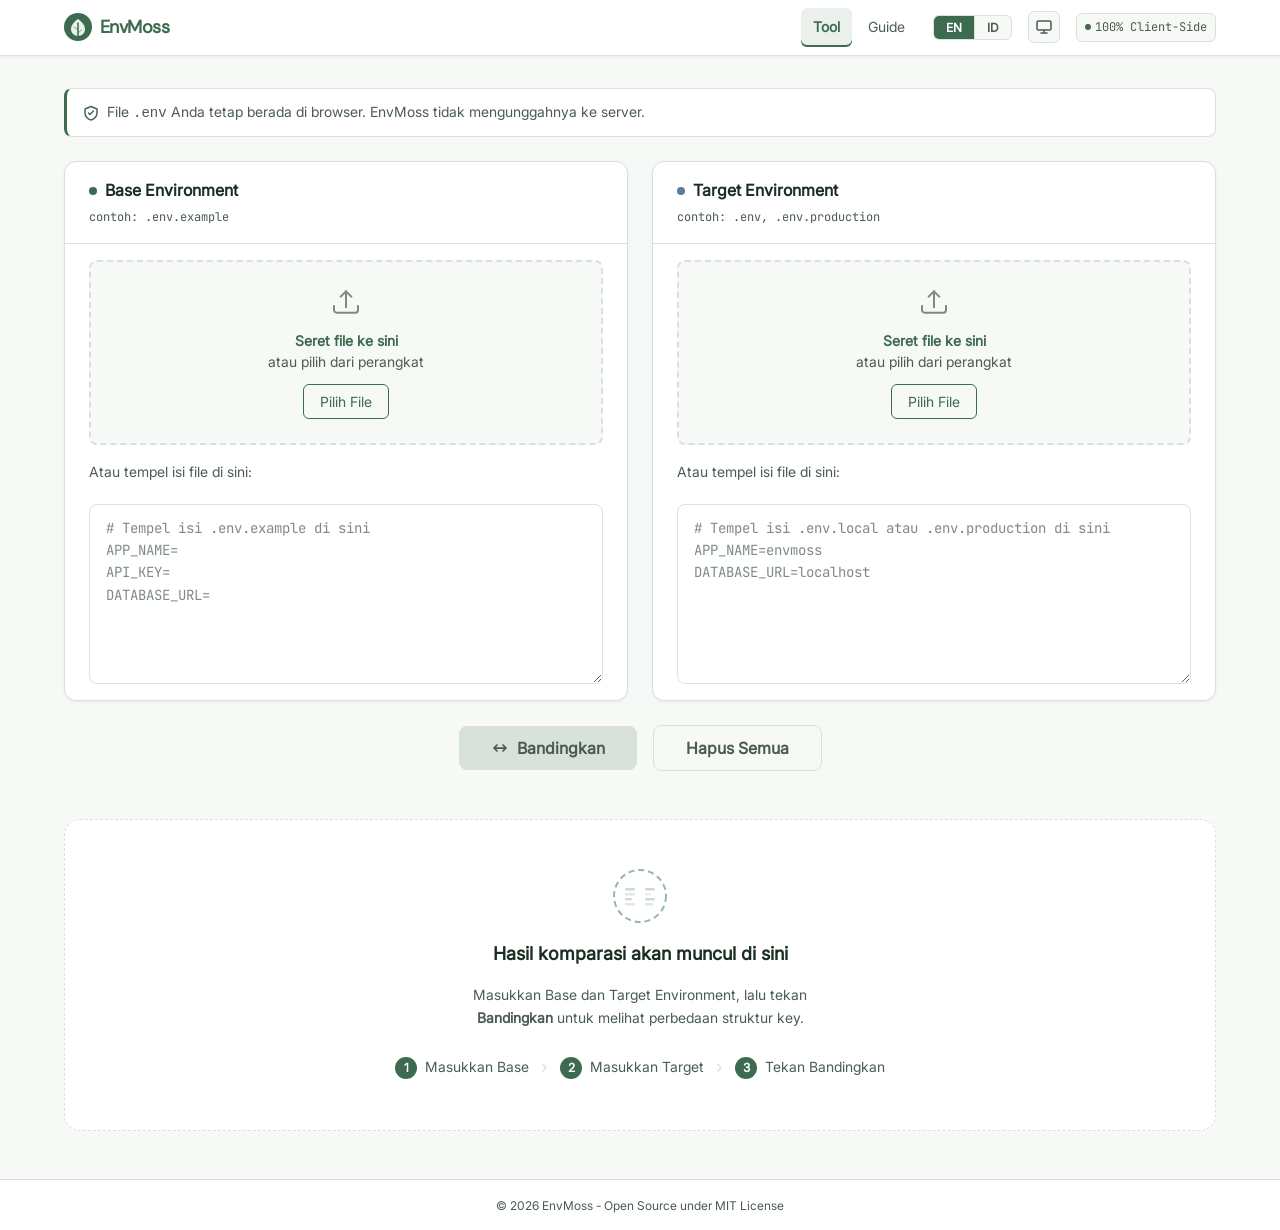
==== app/index.html @ c629887c "feat: add guide page and site behavior scripts - Introduced a new guide page (index.html) with instr" ====
<!DOCTYPE html>
<html lang="id">
<head>
  <meta charset="UTF-8" />
  <meta name="viewport" content="width=device-width, initial-scale=1.0" />

  <!-- Bootstrap preferensi: tema & bahasa — sinkron, blocking, tanpa jaringan.
       Wajib berjalan sebelum stylesheet agar first paint tidak berkedip (FOUC). -->
  <script>
  (function () {
    var root = document.documentElement;

    // --- Tema: envmoss:theme = light | dark | system ---
    var themePref = 'system';
    try {
      var storedTheme = window.localStorage.getItem('envmoss:theme');
      if (storedTheme === 'light' || storedTheme === 'dark' || storedTheme === 'system') {
        themePref = storedTheme;
      }
    } catch (e) { /* storage tidak tersedia — gunakan fallback */ }

    var themeResolved = 'light';
    if (themePref === 'light' || themePref === 'dark') {
      themeResolved = themePref;
    } else {
      try {
        if (window.matchMedia && window.matchMedia('(prefers-color-scheme: dark)').matches) {
          themeResolved = 'dark';
        }
      } catch (e) { /* matchMedia tidak tersedia — fallback light */ }
    }
    root.setAttribute('data-theme', themeResolved);
    root.setAttribute('data-theme-pref', themePref);

    // --- Bahasa: envmoss:language = en | id ---
    var lang = 'en';
    try {
      var storedLang = window.localStorage.getItem('envmoss:language');
      if (storedLang === 'en' || storedLang === 'id') {
        lang = storedLang;
      } else {
        var navLangs = (navigator.languages && navigator.languages.length)
          ? navigator.languages
          : [navigator.language || ''];
        for (var i = 0; i < navLangs.length; i += 1) {
          var candidate = String(navLangs[i] || '').toLowerCase();
          if (candidate.indexOf('id') === 0) { lang = 'id'; break; }
          if (candidate.indexOf('en') === 0) { lang = 'en'; break; }
        }
      }
    } catch (e) { /* storage/navigator tidak tersedia — fallback en */ }
    root.setAttribute('lang', lang);
    root.setAttribute('data-lang', lang);
    root.setAttribute('data-i18n-pending', 'true');
  })();
  </script>

  <!-- Google Search Console Verification -->
  <meta name="google-site-verification" content="UlgjpIQyIHUCMEOR-_iUBL0-BURcA9qFoJw3GOUBwCI" />

  <!-- Primary Meta Tags -->
  <title>EnvMoss — Privacy-First Local .env File Comparison &amp; Merge Tool (Zero-Backend)</title>
  <meta name="title" content="EnvMoss — Privacy-First Local .env File Comparison &amp; Merge Tool (Zero-Backend)" />
  <meta name="description" content="Privacy-first, zero-backend developer utility for local .env file comparison and merge env operations. Compare, validate, and merge environment files securely in your browser without uploading secrets." />
  <meta name="keywords" content="privacy-first, local .env file comparison, merge env, zero-backend, environment variables diff, dotenv comparator, secret security, env validator, developer tools" />
  <meta name="author" content="nyomann-arch" />
  <meta name="robots" content="index, follow" />
  <link rel="canonical" href="https://envmoss.vercel.app/app/" />

  <!-- Open Graph / Facebook -->
  <meta property="og:type" content="website" />
  <meta property="og:url" content="https://envmoss.vercel.app/app/" />
  <meta property="og:title" content="EnvMoss — Privacy-First Local .env File Comparison &amp; Merge Tool" />
  <meta property="og:description" content="Privacy-first, zero-backend developer utility for local .env file comparison and merge env operations. Compare environment variables securely in your browser without uploading secrets." />
  <meta property="og:image" content="https://envmoss.vercel.app/assets/og-image.png" />
  <meta property="og:image:alt" content="EnvMoss — Privacy-First Local .env File Comparison &amp; Merge Tool" />
  <meta property="og:site_name" content="EnvMoss" />

  <!-- Twitter Card -->
  <meta name="twitter:card" content="summary_large_image" />
  <meta name="twitter:url" content="https://envmoss.vercel.app/app/" />
  <meta name="twitter:title" content="EnvMoss — Privacy-First Local .env File Comparison &amp; Merge Tool" />
  <meta name="twitter:description" content="Privacy-first, zero-backend developer utility for local .env file comparison and merge env operations. Compare environment variables securely in your browser without uploading secrets." />
  <meta name="twitter:image" content="https://envmoss.vercel.app/assets/og-image.png" />

  <!-- Stylesheet: fondasi global lalu stylesheet khusus halaman Tool -->
  <link rel="stylesheet" href="../css/styles.css" />
  <link rel="stylesheet" href="../css/tool.css" />
</head>
<body class="page--tool">

  <!-- ==============================
       Navbar global (fixed)
  ============================== -->
  <header class="site-header">
    <nav class="site-navbar" aria-label="Navigasi utama">
      <div class="site-navbar__inner">

        <!-- Brand: mark + wordmark — satu-satunya tautan ke Landing -->
        <a href="../" class="site-brand" aria-label="EnvMoss — ke halaman utama">
          <span class="site-brand__mark" aria-hidden="true">
            <!-- Ikon daun lumut — SVG lokal inline -->
            <svg
              width="28"
              height="28"
              viewBox="0 0 28 28"
              fill="none"
              xmlns="http://www.w3.org/2000/svg"
              aria-hidden="true"
              focusable="false"
            >
              <!-- Lingkaran latar -->
              <circle cx="14" cy="14" r="14" fill="#3D6B4F" />
              <!-- Bentuk daun/tetes — organik, sederhana -->
              <path
                d="M14 6C14 6 7 10.5 7 16C7 19.866 10.134 23 14 23C17.866 23 21 19.866 21 16C21 10.5 14 6 14 6Z"
                fill="#ffffff"
                fill-opacity="0.90"
              />
              <!-- Tulang daun tengah -->
              <line
                x1="14"
                y1="23"
                x2="14"
                y2="10"
                stroke="#3D6B4F"
                stroke-width="1.5"
                stroke-linecap="round"
              />
              <!-- Urat daun kiri -->
              <line
                x1="14"
                y1="17"
                x2="10"
                y2="14"
                stroke="#3D6B4F"
                stroke-width="1"
                stroke-linecap="round"
                stroke-opacity="0.6"
              />
              <!-- Urat daun kanan -->
              <line
                x1="14"
                y1="20"
                x2="17.5"
                y2="17"
                stroke="#3D6B4F"
                stroke-width="1"
                stroke-linecap="round"
                stroke-opacity="0.6"
              />
            </svg>
          </span>
          <span class="site-brand__name">EnvMoss</span>
        </a>

        <!-- Kontrol kanan: navigasi + bahasa + tema + indikator privasi -->
        <div class="site-navbar__controls">

          <ul class="site-nav">
            <li>
              <a class="site-nav__link" href="./" data-nav="tool">Tool</a>
            </li>
            <li>
              <a class="site-nav__link" href="../guide/" data-nav="guide">Guide</a>
            </li>
          </ul>

          <div class="site-lang" role="group" aria-label="Pilih bahasa antarmuka">
            <button
              type="button"
              class="site-lang__btn"
              data-lang-set="en"
              aria-pressed="false"
            >EN</button>
            <button
              type="button"
              class="site-lang__btn"
              data-lang-set="id"
              aria-pressed="true"
            >ID</button>
          </div>

          <button
            type="button"
            class="site-theme"
            id="site-theme-toggle"
            data-state="system"
            aria-label="Ubah tema tampilan"
          >
            <!-- Ikon terang (matahari) -->
            <svg
              class="site-theme__icon site-theme__icon--sun"
              width="18"
              height="18"
              viewBox="0 0 18 18"
              fill="none"
              xmlns="http://www.w3.org/2000/svg"
              aria-hidden="true"
              focusable="false"
            >
              <circle cx="9" cy="9" r="3.5" stroke="currentColor" stroke-width="1.5" />
              <path d="M9 1.5v2M9 14.5v2M1.5 9h2M14.5 9h2M3.4 3.4l1.4 1.4M13.2 13.2l1.4 1.4M14.6 3.4l-1.4 1.4M4.8 13.2l-1.4 1.4" stroke="currentColor" stroke-width="1.5" stroke-linecap="round" />
            </svg>
            <!-- Ikon gelap (bulan) -->
            <svg
              class="site-theme__icon site-theme__icon--moon"
              width="18"
              height="18"
              viewBox="0 0 18 18"
              fill="none"
              xmlns="http://www.w3.org/2000/svg"
              aria-hidden="true"
              focusable="false"
            >
              <path d="M15 10.5A6.5 6.5 0 017.5 3a6.5 6.5 0 107.5 7.5z" stroke="currentColor" stroke-width="1.5" stroke-linejoin="round" />
            </svg>
            <!-- Ikon sistem (monitor) -->
            <svg
              class="site-theme__icon site-theme__icon--system"
              width="18"
              height="18"
              viewBox="0 0 18 18"
              fill="none"
              xmlns="http://www.w3.org/2000/svg"
              aria-hidden="true"
              focusable="false"
            >
              <rect x="2" y="3" width="14" height="9" rx="1.5" stroke="currentColor" stroke-width="1.5" />
              <path d="M6 15h6M9 12v3" stroke="currentColor" stroke-width="1.5" stroke-linecap="round" />
            </svg>
          </button>

          <!-- Indikator privasi ringkas -->
          <span class="site-navbar__indicator" aria-label="Semua pemrosesan dilakukan di browser Anda">
            100% Client-Side
          </span>

        </div>

      </div>
    </nav>
  </header>

  <!-- ==============================
       Main Content
  ============================== -->
  <main class="site-main" id="main-content">

    <!-- Privacy Notice -->
    <aside class="tool-privacy" role="note" aria-label="Informasi privasi">
      <svg
        class="tool-privacy__icon"
        width="16"
        height="16"
        viewBox="0 0 16 16"
        fill="none"
        xmlns="http://www.w3.org/2000/svg"
        aria-hidden="true"
        focusable="false"
      >
        <path
          d="M8 1.5L2 4V8C2 11.314 4.686 14.314 8 15C11.314 14.314 14 11.314 14 8V4L8 1.5Z"
          stroke="currentColor"
          stroke-width="1.5"
          stroke-linejoin="round"
        />
        <path
          d="M5.5 8L7 9.5L10.5 6"
          stroke="currentColor"
          stroke-width="1.5"
          stroke-linecap="round"
          stroke-linejoin="round"
        />
      </svg>
      <span>
        File <code>.env</code> Anda tetap berada di browser.
        EnvMoss tidak mengunggahnya ke server.
      </span>
    </aside>

    <!-- ==============================
         Input Section
    ============================== -->
    <section class="input-section" aria-label="Masukkan file environment">

      <div class="input-section__grid">

        <!-- --- Kartu Base Environment --- -->
        <div class="input-card input-card--base">
          <div class="input-card__header">
            <div class="input-card__title-group">
              <h2 class="input-card__title">
                <span class="input-card__title-dot" aria-hidden="true"></span>
                Base Environment
              </h2>
              <span class="input-card__hint">contoh: .env.example</span>
            </div>
          </div>

          <div class="input-card__body">

            <!-- Dropzone Base -->
            <div
              class="dropzone"
              id="dropzone-base"
              role="button"
              tabindex="0"
              aria-label="Area drop file Base Environment. Tekan Enter atau Spasi untuk membuka pemilih file."
              aria-describedby="dropzone-base-hint"
            >
              <!-- Ikon upload -->
              <svg
                class="dropzone__icon"
                width="32"
                height="32"
                viewBox="0 0 32 32"
                fill="none"
                xmlns="http://www.w3.org/2000/svg"
                aria-hidden="true"
                focusable="false"
              >
                <path
                  d="M28 20v4a2.667 2.667 0 01-2.667 2.667H6.667A2.667 2.667 0 014 24v-4"
                  stroke="currentColor"
                  stroke-width="2"
                  stroke-linecap="round"
                  stroke-linejoin="round"
                />
                <polyline
                  points="21.333,10.667 16,5.333 10.667,10.667"
                  stroke="currentColor"
                  stroke-width="2"
                  stroke-linecap="round"
                  stroke-linejoin="round"
                />
                <line
                  x1="16"
                  y1="5.333"
                  x2="16"
                  y2="21.333"
                  stroke="currentColor"
                  stroke-width="2"
                  stroke-linecap="round"
                />
              </svg>

              <p class="dropzone__text" id="dropzone-base-hint">
                <strong>Seret file ke sini</strong><br />
                atau pilih dari perangkat
              </p>

              <!-- File picker tersembunyi, dikontrol tombol di bawah -->
              <input
                type="file"
                id="file-input-base"
                class="visually-hidden"
                accept="*"
                aria-label="Pilih file Base Environment"
              />

              <button
                type="button"
                class="dropzone__file-btn"
                id="file-btn-base"
                aria-controls="file-input-base"
              >
                Pilih File
              </button>
            </div>

            <!-- Label textarea Base -->
            <label for="textarea-base" class="textarea-label">
              Atau tempel isi file di sini:
            </label>

            <!-- Textarea Base -->
            <textarea
              id="textarea-base"
              class="env-textarea"
              placeholder="# Tempel isi .env.example di sini&#10;APP_NAME=&#10;API_KEY=&#10;DATABASE_URL="
              spellcheck="false"
              autocomplete="off"
              autocorrect="off"
              autocapitalize="off"
              aria-label="Konten Base Environment"
            ></textarea>

          </div>
        </div>
        <!-- /Kartu Base -->

        <!-- --- Kartu Target Environment --- -->
        <div class="input-card input-card--target">
          <div class="input-card__header">
            <div class="input-card__title-group">
              <h2 class="input-card__title">
                <span class="input-card__title-dot" aria-hidden="true"></span>
                Target Environment
              </h2>
              <span class="input-card__hint">contoh: .env, .env.production</span>
            </div>
          </div>

          <div class="input-card__body">

            <!-- Dropzone Target -->
            <div
              class="dropzone"
              id="dropzone-target"
              role="button"
              tabindex="0"
              aria-label="Area drop file Target Environment. Tekan Enter atau Spasi untuk membuka pemilih file."
              aria-describedby="dropzone-target-hint"
            >
              <svg
                class="dropzone__icon"
                width="32"
                height="32"
                viewBox="0 0 32 32"
                fill="none"
                xmlns="http://www.w3.org/2000/svg"
                aria-hidden="true"
                focusable="false"
              >
                <path
                  d="M28 20v4a2.667 2.667 0 01-2.667 2.667H6.667A2.667 2.667 0 014 24v-4"
                  stroke="currentColor"
                  stroke-width="2"
                  stroke-linecap="round"
                  stroke-linejoin="round"
                />
                <polyline
                  points="21.333,10.667 16,5.333 10.667,10.667"
                  stroke="currentColor"
                  stroke-width="2"
                  stroke-linecap="round"
                  stroke-linejoin="round"
                />
                <line
                  x1="16"
                  y1="5.333"
                  x2="16"
                  y2="21.333"
                  stroke="currentColor"
                  stroke-width="2"
                  stroke-linecap="round"
                />
              </svg>

              <p class="dropzone__text" id="dropzone-target-hint">
                <strong>Seret file ke sini</strong><br />
                atau pilih dari perangkat
              </p>

              <input
                type="file"
                id="file-input-target"
                class="visually-hidden"
                accept="*"
                aria-label="Pilih file Target Environment"
              />

              <button
                type="button"
                class="dropzone__file-btn"
                id="file-btn-target"
                aria-controls="file-input-target"
              >
                Pilih File
              </button>
            </div>

            <!-- Label textarea Target -->
            <label for="textarea-target" class="textarea-label">
              Atau tempel isi file di sini:
            </label>

            <!-- Textarea Target -->
            <textarea
              id="textarea-target"
              class="env-textarea"
              placeholder="# Tempel isi .env.local atau .env.production di sini&#10;APP_NAME=envmoss&#10;DATABASE_URL=localhost"
              spellcheck="false"
              autocomplete="off"
              autocorrect="off"
              autocapitalize="off"
              aria-label="Konten Target Environment"
            ></textarea>

          </div>
        </div>
        <!-- /Kartu Target -->

      </div>
      <!-- /input-section__grid -->

    </section>
    <!-- /Input Section -->

    <!-- ==============================
         Action Bar
    ============================== -->
    <div class="action-bar" role="group" aria-label="Aksi utama">
      <button
        type="button"
        class="btn btn--primary"
        id="btn-compare"
        disabled
        aria-disabled="true"
        aria-describedby="compare-hint"
      >
        <!-- Ikon compare -->
        <svg
          width="18"
          height="18"
          viewBox="0 0 18 18"
          fill="none"
          xmlns="http://www.w3.org/2000/svg"
          aria-hidden="true"
          focusable="false"
        >
          <path
            d="M3 9h12M3 9l3-3M3 9l3 3M15 9l-3-3M15 9l-3 3"
            stroke="currentColor"
            stroke-width="1.75"
            stroke-linecap="round"
            stroke-linejoin="round"
          />
        </svg>
        Bandingkan
      </button>

      <button
        type="button"
        class="btn btn--secondary"
        id="btn-clear"
        aria-label="Hapus semua input dan hasil"
      >
        Hapus Semua
      </button>
    </div>

    <!-- Hint tombol Bandingkan (hanya terlihat oleh screen reader saat disabled) -->
    <p id="compare-hint" class="visually-hidden">
      Tombol aktif setelah kedua input Base dan Target terisi.
    </p>

    <!-- ==============================
         Results Section
    ============================== -->
    <section
      class="results-section"
      id="results-section"
      aria-label="Hasil komparasi"
      aria-live="polite"
      aria-atomic="false"
    >
      <!-- Konten hasil akan dirender oleh app.js -->
    </section>

    <!-- ==============================
         Empty State (default sebelum komparasi)
    ============================== -->
    <div
      class="empty-state"
      id="empty-state"
      role="status"
      aria-label="Belum ada hasil komparasi"
    >
      <!-- Ikon lingkaran — ringan dan netral -->
      <svg
        class="empty-state__icon"
        width="56"
        height="56"
        viewBox="0 0 56 56"
        fill="none"
        xmlns="http://www.w3.org/2000/svg"
        aria-hidden="true"
        focusable="false"
      >
        <circle cx="28" cy="28" r="26" stroke="currentColor" stroke-width="2" stroke-dasharray="6 4" />
        <!-- Dua kolom sederhana — representasi side-by-side diff -->
        <rect x="13" y="20" width="10" height="2.5" rx="1.25" fill="currentColor" opacity="0.5" />
        <rect x="13" y="25" width="10" height="2.5" rx="1.25" fill="currentColor" opacity="0.3" />
        <rect x="13" y="30" width="7"  height="2.5" rx="1.25" fill="currentColor" opacity="0.5" />
        <rect x="13" y="35" width="10" height="2.5" rx="1.25" fill="currentColor" opacity="0.3" />
        <rect x="33" y="20" width="10" height="2.5" rx="1.25" fill="currentColor" opacity="0.5" />
        <rect x="33" y="25" width="6"  height="2.5" rx="1.25" fill="currentColor" opacity="0.2" />
        <rect x="33" y="30" width="10" height="2.5" rx="1.25" fill="currentColor" opacity="0.5" />
        <rect x="33" y="35" width="8"  height="2.5" rx="1.25" fill="currentColor" opacity="0.3" />
      </svg>

      <h2 class="empty-state__title">Hasil komparasi akan muncul di sini</h2>

      <p class="empty-state__description">
        Masukkan Base dan Target Environment, lalu tekan <strong>Bandingkan</strong>
        untuk melihat perbedaan struktur key.
      </p>

      <!-- Langkah-langkah singkat -->
      <div class="empty-state__steps" aria-label="Langkah penggunaan">
        <div class="empty-state__step">
          <span class="empty-state__step-num" aria-hidden="true">1</span>
          <span>Masukkan Base</span>
        </div>
        <span class="empty-state__step-sep" aria-hidden="true">›</span>
        <div class="empty-state__step">
          <span class="empty-state__step-num" aria-hidden="true">2</span>
          <span>Masukkan Target</span>
        </div>
        <span class="empty-state__step-sep" aria-hidden="true">›</span>
        <div class="empty-state__step">
          <span class="empty-state__step-num" aria-hidden="true">3</span>
          <span>Tekan Bandingkan</span>
        </div>
      </div>

    </div>
    <!-- /Empty State -->

  </main>

  <!-- ==============================
       Footer global
  ============================== -->
  <footer class="site-footer" role="contentinfo">
    <div class="site-footer__inner">
      <p>© 2026 EnvMoss - Open Source under MIT License</p>
    </div>
  </footer>

  <!-- JS modul: perilaku global (navbar, bahasa, tema) lalu interaksi Tool -->
  <script type="module" src="../js/site.js"></script>
  <script type="module" src="../js/app.js"></script>

</body>
</html>
---- css/styles.css ----
/* ==========================================================================
   EnvMoss — styles.css
   Design System: tokens, reset, komponen global .site-
   ========================================================================== */

@font-face {
  font-family: 'InterLocal';
  src: url('../assets/fonts/Inter_18pt-Regular.ttf') format('truetype');
  font-weight: 400;
  font-style: normal;
  font-display: swap;
}

@font-face {
  font-family: 'JetBrainsLocal';
  src: url('../assets/fonts/JetBrainsMono-Regular.ttf') format('truetype');
  font-weight: 400;
  font-style: normal;
  font-display: swap;
}

@font-face {
  font-family: 'DMSansLocal';
  src: url('../assets/fonts/DMSans_18pt-Regular.ttf') format('truetype');
  font-weight: 400;
  font-style: normal;
  font-display: swap;
}

/* --------------------------------------------------------------------------
   1. Design Tokens (CSS Custom Properties)
   -------------------------------------------------------------------------- */

:root {
  color-scheme: light;

  /* --- Brand Colors --- */
  --color-primary: #3D6B4F;
  --color-primary-light: #6B9B7A;
  --color-on-primary: #FFFFFF;
  --color-bg: #F7F9F6;
  --color-surface: #FFFFFF;
  --color-text-primary: #1A2E22;
  --color-text-secondary: #4A5C52;
  --color-border: #D8E2DB;

  /* --- Status Colors (accents) --- */
  --status-missing: #C45C5C;
  --status-missing-bg: #FDF0F0;
  --status-missing-text: #8F3838;

  --status-orphan: #D4A017;
  --status-orphan-bg: #FDF8E8;
  --status-orphan-text: #765500;

  --status-duplicate: #D17A22;
  --status-duplicate-bg: #FDF3E8;
  --status-duplicate-text: #8A4A0C;

  --status-mismatch: #5B7C99;
  --status-mismatch-bg: #EEF4F9;
  --status-mismatch-text: #3D5D78;

  /* --- Typography --- */
  --font-ui: "InterLocal", system-ui, -apple-system, BlinkMacSystemFont,
             "Segoe UI", Roboto, sans-serif;
  --font-code: "JetBrainsLocal", "IBM Plex Mono", Menlo,
               Monaco, Consolas, "Courier New", monospace;
  --font-logo: "DMSansLocal", system-ui, -apple-system, BlinkMacSystemFont,
               "Segoe UI", Roboto, sans-serif;

  /* --- Type Scale --- */
  --text-xs: 0.75rem;
  --text-sm: 0.875rem;
  --text-base: 1rem;
  --text-lg: 1.125rem;
  --text-xl: 1.25rem;
  --heading-lg: 1.5rem;
  --heading-xl: 2rem;

  /* --- Spacing --- */
  --space-1: 4px;
  --space-2: 8px;
  --space-3: 12px;
  --space-4: 16px;
  --space-5: 24px;
  --space-6: 32px;
  --space-7: 48px;

  /* --- Border Radius --- */
  --radius-sm: 6px;
  --radius-md: 8px;
  --radius-lg: 12px;
  --radius-xl: 16px;

  /* --- Layout --- */
  --container-width: 1200px;
  --nav-height: 56px;

  /* --- Shadows --- */
  --shadow-sm: 0 1px 3px rgba(26, 46, 34, 0.08);
  --shadow-md: 0 4px 12px rgba(26, 46, 34, 0.10);

  /* --- Transitions --- */
  --transition-fast: 150ms ease;
  --transition-base: 200ms ease;
}

/* --------------------------------------------------------------------------
   1b. Dark Theme — token ekuivalen untuk prefers-color-scheme gelap
   -------------------------------------------------------------------------- */

:root[data-theme="dark"] {
  color-scheme: dark;

  --color-primary: #8FBE9B;
  --color-primary-light: #A8D0B4;
  --color-on-primary: #16241C;
  --color-bg: #111914;
  --color-surface: #19231D;
  --color-text-primary: #E8F0E9;
  --color-text-secondary: #B3C1B6;
  --color-border: #35443A;

  --status-missing: #D98C8C;
  --status-missing-bg: #2E1F1F;
  --status-missing-text: #EFB9B9;

  --status-orphan: #E0B23C;
  --status-orphan-bg: #2E2716;
  --status-orphan-text: #E8CE7A;

  --status-duplicate: #DE9A55;
  --status-duplicate-bg: #2E2115;
  --status-duplicate-text: #F0C290;

  --status-mismatch: #8FB0CC;
  --status-mismatch-bg: #1B2530;
  --status-mismatch-text: #B9D2E8;

  --shadow-sm: 0 1px 3px rgba(0, 0, 0, 0.40);
  --shadow-md: 0 4px 12px rgba(0, 0, 0, 0.45);
}

/* --------------------------------------------------------------------------
   2. Reset & Base
   -------------------------------------------------------------------------- */

*,
*::before,
*::after {
  box-sizing: border-box;
  margin: 0;
  padding: 0;
}

html {
  font-size: 16px;
  -webkit-text-size-adjust: 100%;
}

body {
  font-family: var(--font-ui);
  font-size: var(--text-base);
  color: var(--color-text-primary);
  background-color: var(--color-bg);
  line-height: 1.6;
  min-height: 100vh;
  display: flex;
  flex-direction: column;
  /* Offset untuk navbar fixed agar konten tidak tertutup */
  padding-top: var(--nav-height);
}

/* Hormati preferensi reduced-motion pada semua halaman */
@media (prefers-reduced-motion: reduce) {
  *,
  *::before,
  *::after {
    animation-duration: 0.01ms !important;
    animation-iteration-count: 1 !important;
    transition-duration: 0.01ms !important;
  }
}

/* --------------------------------------------------------------------------
   3. Utility
   -------------------------------------------------------------------------- */

.visually-hidden {
  position: absolute;
  width: 1px;
  height: 1px;
  padding: 0;
  margin: -1px;
  overflow: hidden;
  clip: rect(0, 0, 0, 0);
  white-space: nowrap;
  border: 0;
}

/* --------------------------------------------------------------------------
   4. Pencegahan kilatan teks bahasa (language flash)
   Selama bootstrap i18n belum menerapkan kamus, teks bertanda data-i18n
   ditahan tanpa menghilangkan ruang layout. Milestone 8 akan mengisi
   atribut data-i18n dan melepas penanda ini.
   -------------------------------------------------------------------------- */

html[data-i18n-pending="true"] [data-i18n] {
  visibility: hidden;
}

/* --------------------------------------------------------------------------
   5. Navbar global — .site- (fixed, konsisten di semua halaman)
   -------------------------------------------------------------------------- */

.site-header {
  position: fixed;
  top: 0;
  left: 0;
  right: 0;
  z-index: 100;
  height: var(--nav-height);
}

.site-navbar {
  height: 100%;
  background-color: var(--color-surface);
  border-bottom: 1px solid var(--color-border);
  box-shadow: var(--shadow-sm);
}

.site-navbar__inner {
  max-width: var(--container-width);
  margin: 0 auto;
  padding: 0 var(--space-5);
  height: 100%;
  display: flex;
  align-items: center;
  justify-content: space-between;
  gap: var(--space-4);
}

/* --- Brand --- */

.site-brand {
  display: flex;
  align-items: center;
  gap: var(--space-2);
  text-decoration: none;
  color: inherit;
  flex-shrink: 0;
}

.site-brand__mark {
  display: flex;
  align-items: center;
  flex-shrink: 0;
}

.site-brand__mark svg {
  width: 28px;
  height: 28px;
}

.site-brand__name {
  font-size: var(--text-lg);
  font-family: var(--font-logo);
  font-weight: 800;
  color: var(--color-primary);
  letter-spacing: -0.03em;
}

/* --- Kontrol kanan navbar --- */

.site-navbar__controls {
  display: flex;
  align-items: center;
  gap: var(--space-4);
}

/* --- Navigasi halaman --- */

.site-nav {
  display: flex;
  align-items: center;
  gap: var(--space-1);
  list-style: none;
}

.site-nav__link {
  display: inline-block;
  padding: var(--space-2) var(--space-3);
  font-size: var(--text-sm);
  font-weight: 500;
  color: var(--color-text-secondary);
  text-decoration: none;
  border-radius: var(--radius-sm);
  transition: color var(--transition-fast), background-color var(--transition-fast);
}

.site-nav__link:hover {
  color: var(--color-text-primary);
  background-color: var(--color-bg);
}

.site-nav__link:focus-visible {
  outline: 2px solid var(--color-primary);
  outline-offset: 2px;
}

/* Tautan aktif: indikator jelas, bukan hanya warna */
.site-nav__link.is-active {
  color: var(--color-primary);
  font-weight: 600;
  background-color: color-mix(in srgb, var(--color-primary) 10%, transparent);
  box-shadow: inset 0 -2px 0 var(--color-primary);
}

/* --- Kontrol bahasa EN/ID --- */

.site-lang {
  display: inline-flex;
  align-items: center;
  border: 1px solid var(--color-border);
  border-radius: var(--radius-sm);
  overflow: hidden;
  background-color: var(--color-bg);
}

.site-lang__btn {
  appearance: none;
  border: none;
  background: transparent;
  padding: var(--space-1) var(--space-3);
  font-family: var(--font-ui);
  font-size: var(--text-xs);
  font-weight: 600;
  color: var(--color-text-secondary);
  cursor: pointer;
  transition: background-color var(--transition-fast), color var(--transition-fast);
}

.site-lang__btn + .site-lang__btn {
  border-left: 1px solid var(--color-border);
}

.site-lang__btn:hover {
  color: var(--color-text-primary);
}

.site-lang__btn[aria-pressed="true"] {
  background-color: var(--color-primary);
  color: var(--color-on-primary);
}

.site-lang__btn:focus-visible {
  outline: 2px solid var(--color-primary);
  outline-offset: -2px;
}

/* --- Kontrol tema --- */

.site-theme {
  display: inline-flex;
  align-items: center;
  justify-content: center;
  width: 32px;
  height: 32px;
  border: 1px solid var(--color-border);
  border-radius: var(--radius-sm);
  background-color: var(--color-bg);
  color: var(--color-text-secondary);
  cursor: pointer;
  transition: color var(--transition-fast), border-color var(--transition-fast),
              background-color var(--transition-fast);
}

.site-theme:hover {
  color: var(--color-text-primary);
  border-color: var(--color-text-secondary);
}

.site-theme:focus-visible {
  outline: 2px solid var(--color-primary);
  outline-offset: 2px;
}

.site-theme__icon {
  display: none;
}

.site-theme[data-state="light"] .site-theme__icon--sun,
.site-theme[data-state="dark"] .site-theme__icon--moon,
.site-theme[data-state="system"] .site-theme__icon--system {
  display: block;
}

/* --- Indikator privasi --- */

.site-navbar__indicator {
  font-size: var(--text-xs);
  font-family: var(--font-code);
  color: var(--color-text-secondary);
  background-color: var(--color-bg);
  border: 1px solid var(--color-border);
  border-radius: var(--radius-sm);
  padding: var(--space-1) var(--space-2);
  display: flex;
  align-items: center;
  gap: var(--space-1);
  white-space: nowrap;
}

.site-navbar__indicator::before {
  content: "";
  display: inline-block;
  width: 6px;
  height: 6px;
  border-radius: 50%;
  background-color: var(--color-primary);
  flex-shrink: 0;
}

/* --------------------------------------------------------------------------
   6. Main container & tombol global
   -------------------------------------------------------------------------- */

.site-main {
  flex: 1;
  width: 100%;
  max-width: var(--container-width);
  margin: 0 auto;
  padding: var(--space-6) var(--space-5) var(--space-7);
}

/* Tombol bersama lintas halaman (.site-) */
.site-btn {
  display: inline-flex;
  align-items: center;
  justify-content: center;
  gap: var(--space-2);
  padding: var(--space-3) var(--space-6);
  font-family: var(--font-ui);
  font-size: var(--text-base);
  font-weight: 600;
  border-radius: var(--radius-md);
  text-decoration: none;
  cursor: pointer;
  border: none;
  transition: background-color var(--transition-fast), color var(--transition-fast),
              border-color var(--transition-fast), box-shadow var(--transition-fast);
  white-space: nowrap;
}

.site-btn:focus-visible {
  outline: 2px solid var(--color-primary);
  outline-offset: 2px;
}

.site-btn--primary {
  background-color: var(--color-primary);
  color: var(--color-on-primary);
  box-shadow: var(--shadow-sm);
}

.site-btn--primary:hover {
  background-color: color-mix(in srgb, var(--color-primary) 85%, #000);
  box-shadow: var(--shadow-md);
}

.site-btn--secondary {
  background-color: transparent;
  color: var(--color-text-secondary);
  border: 1px solid var(--color-border);
}

.site-btn--secondary:hover {
  background-color: var(--color-bg);
  color: var(--color-text-primary);
  border-color: var(--color-text-secondary);
}

/* --------------------------------------------------------------------------
   7. Footer global — .site-
   -------------------------------------------------------------------------- */

.site-footer {
  border-top: 1px solid var(--color-border);
  background-color: var(--color-surface);
  padding: var(--space-4) var(--space-5);
  text-align: center;
  font-size: var(--text-xs);
  color: var(--color-text-secondary);
}

.site-footer__inner {
  max-width: var(--container-width);
  margin: 0 auto;
}

/* --------------------------------------------------------------------------
   8. Responsivitas navbar & fondasi
   -------------------------------------------------------------------------- */

@media (max-width: 900px) {
  .site-navbar__inner {
    padding: 0 var(--space-4);
    gap: var(--space-3);
  }

  .site-navbar__controls {
    gap: var(--space-3);
  }
}

@media (max-width: 600px) {
  .site-main {
    padding: var(--space-5) var(--space-4) var(--space-6);
  }

  /* Indikator privasi disembunyikan di layar sangat sempit agar kontrol
     bahasa/tema tidak terdesak; aksesibilitas tetap terjaga. */
  .site-navbar__indicator {
    display: none;
  }

  .site-nav__link {
    padding: var(--space-2) var(--space-2);
  }
}
---- css/tool.css ----
/* ==========================================================================
   EnvMoss — tool.css
   Stylesheet khusus Comparison Tool (.tool- / komponen Tool)
   Hanya dimuat oleh app/index.html. Jangan dipakai halaman lain.
   ========================================================================== */

/* --------------------------------------------------------------------------
   1. Privacy Notice (Tool)
   -------------------------------------------------------------------------- */

.tool-privacy {
  display: flex;
  align-items: center;
  gap: var(--space-2);
  font-size: var(--text-sm);
  color: var(--color-text-secondary);
  background-color: var(--color-surface);
  border: 1px solid var(--color-border);
  border-left: 3px solid var(--color-primary);
  border-radius: var(--radius-md);
  padding: var(--space-3) var(--space-4);
  margin-bottom: var(--space-5);
}

.tool-privacy__icon {
  flex-shrink: 0;
  color: var(--color-primary);
}

/* --------------------------------------------------------------------------
   2. Input Section
   -------------------------------------------------------------------------- */

.input-section {
  margin-bottom: var(--space-5);
}

.input-section__grid {
  display: grid;
  grid-template-columns: 1fr 1fr;
  gap: var(--space-5);
}

/* --------------------------------------------------------------------------
   3. Input Card (Base & Target)
   -------------------------------------------------------------------------- */

.input-card {
  background-color: var(--color-surface);
  border: 1px solid var(--color-border);
  border-radius: var(--radius-lg);
  box-shadow: var(--shadow-sm);
  overflow: hidden;
}

.input-card__header {
  padding: var(--space-4) var(--space-5);
  border-bottom: 1px solid var(--color-border);
  display: flex;
  align-items: center;
  justify-content: space-between;
  gap: var(--space-3);
}

.input-card__title-group {
  display: flex;
  flex-direction: column;
  gap: var(--space-1);
}

.input-card__title {
  font-size: var(--text-base);
  font-weight: 600;
  color: var(--color-text-primary);
  display: flex;
  align-items: center;
  gap: var(--space-2);
}

.input-card__title-dot {
  display: inline-block;
  width: 8px;
  height: 8px;
  border-radius: 50%;
  flex-shrink: 0;
}

.input-card--base .input-card__title-dot {
  background-color: var(--color-primary);
}

.input-card--target .input-card__title-dot {
  background-color: var(--status-mismatch);
}

.input-card__hint {
  font-size: var(--text-xs);
  font-family: var(--font-code);
  color: var(--color-text-secondary);
}

.input-card__body {
  padding: var(--space-4) var(--space-5);
  display: flex;
  flex-direction: column;
  gap: var(--space-4);
}

/* --- Dropzone --- */

.dropzone {
  border: 2px dashed var(--color-border);
  border-radius: var(--radius-md);
  background-color: var(--color-bg);
  padding: var(--space-5);
  text-align: center;
  display: flex;
  flex-direction: column;
  align-items: center;
  gap: var(--space-3);
  cursor: pointer;
  transition: border-color var(--transition-base), background-color var(--transition-base);
}

.dropzone:hover {
  border-color: var(--color-primary-light);
  background-color: color-mix(in srgb, var(--color-primary) 4%, var(--color-bg));
}

.dropzone__icon {
  color: var(--color-text-secondary);
  opacity: 0.7;
}

.dropzone__text {
  font-size: var(--text-sm);
  color: var(--color-text-secondary);
  line-height: 1.5;
}

.dropzone__text strong {
  color: var(--color-primary);
  font-weight: 600;
}

.dropzone__file-btn {
  font-size: var(--text-sm);
  color: var(--color-primary);
  font-weight: 500;
  background: none;
  border: 1px solid var(--color-primary);
  border-radius: var(--radius-sm);
  padding: var(--space-2) var(--space-4);
  cursor: pointer;
  transition: background-color var(--transition-fast), color var(--transition-fast);
  font-family: var(--font-ui);
}

.dropzone__file-btn:hover {
  background-color: var(--color-primary);
  color: var(--color-on-primary);
}

.dropzone__file-btn:focus-visible {
  outline: 2px solid var(--color-primary);
  outline-offset: 2px;
}

/* --- Textarea Label --- */

.textarea-label {
  font-size: var(--text-sm);
  font-weight: 500;
  color: var(--color-text-secondary);
  display: block;
  margin-bottom: var(--space-1);
}

/* --- Textarea --- */

.env-textarea {
  width: 100%;
  min-height: 180px;
  padding: var(--space-3) var(--space-4);
  font-family: var(--font-code);
  font-size: var(--text-sm);
  color: var(--color-text-primary);
  background-color: var(--color-surface);
  border: 1px solid var(--color-border);
  border-radius: var(--radius-md);
  resize: vertical;
  line-height: 1.6;
  transition: border-color var(--transition-fast), box-shadow var(--transition-fast);
  overflow-x: auto;
}

.env-textarea::placeholder {
  color: var(--color-text-secondary);
  opacity: 0.7;
}

.env-textarea:focus {
  outline: none;
  border-color: var(--color-primary);
  box-shadow: 0 0 0 3px color-mix(in srgb, var(--color-primary) 15%, transparent);
}

/* --------------------------------------------------------------------------
   4. Action Bar (Bandingkan & Hapus Semua)
   -------------------------------------------------------------------------- */

.action-bar {
  display: flex;
  align-items: center;
  justify-content: center;
  gap: var(--space-4);
  margin-bottom: var(--space-7);
  flex-wrap: wrap;
}

/* --- Buttons --- */

.btn {
  display: inline-flex;
  align-items: center;
  justify-content: center;
  gap: var(--space-2);
  padding: var(--space-3) var(--space-6);
  font-family: var(--font-ui);
  font-size: var(--text-base);
  font-weight: 600;
  border: none;
  border-radius: var(--radius-md);
  cursor: pointer;
  text-decoration: none;
  transition: background-color var(--transition-fast), color var(--transition-fast),
              box-shadow var(--transition-fast), opacity var(--transition-fast);
  white-space: nowrap;
}

.btn:focus-visible {
  outline: 2px solid var(--color-primary);
  outline-offset: 2px;
}

/* Primary */
.btn--primary {
  background-color: var(--color-primary);
  color: var(--color-on-primary);
  box-shadow: var(--shadow-sm);
}

.btn--primary:hover:not(:disabled) {
  background-color: color-mix(in srgb, var(--color-primary) 85%, #000);
  box-shadow: var(--shadow-md);
}

.btn--primary:disabled {
  background-color: var(--color-border);
  color: var(--color-text-secondary);
  cursor: not-allowed;
  box-shadow: none;
}

/* Secondary / Ghost */
.btn--secondary {
  background-color: transparent;
  color: var(--color-text-secondary);
  border: 1px solid var(--color-border);
}

.btn--secondary:hover:not(:disabled) {
  background-color: var(--color-bg);
  color: var(--color-text-primary);
  border-color: var(--color-text-secondary);
}

.btn--secondary:disabled {
  opacity: 0.5;
  cursor: not-allowed;
}

/* Small */
.btn--sm {
  padding: var(--space-2) var(--space-4);
  font-size: var(--text-sm);
}

/* --------------------------------------------------------------------------
   5. Results Section & Diff Board
   -------------------------------------------------------------------------- */

.results-section {
  display: none; /* Ditampilkan oleh JS setelah komparasi */
  margin-top: var(--space-2);
}

.results-section.is-visible {
  display: block;
}

/* --- Layout Hasil Komparasi --- */
.results-layout {
  display: grid;
  grid-template-columns: 1fr 340px;
  gap: var(--space-5);
  align-items: start;
}

/* --- Banner Peringatan Parsing (Warnings Banner) --- */
.warnings-banner {
  background-color: var(--status-orphan-bg);
  border: 1px solid color-mix(in srgb, var(--status-orphan) 35%, transparent);
  border-left: 4px solid var(--status-orphan);
  border-radius: var(--radius-md);
  padding: var(--space-4) var(--space-5);
  margin-bottom: var(--space-5);
}

.warnings-banner__header {
  display: flex;
  align-items: center;
  gap: var(--space-2);
  margin-bottom: var(--space-2);
}

.warnings-banner__title {
  font-size: var(--text-base);
  font-weight: 600;
  color: var(--status-orphan-text);
}

.warnings-banner__desc {
  font-size: var(--text-sm);
  color: var(--color-text-secondary);
  line-height: 1.5;
  margin-bottom: var(--space-3);
}

.warnings-banner__list {
  list-style: none;
  display: flex;
  flex-direction: column;
  gap: var(--space-2);
}

.warnings-banner__item {
  font-size: var(--text-xs);
  font-family: var(--font-code);
  color: var(--status-orphan-text);
  background-color: color-mix(in srgb, var(--status-orphan) 10%, var(--color-surface));
  border-radius: var(--radius-sm);
  padding: var(--space-1) var(--space-3);
  display: flex;
  align-items: center;
  gap: var(--space-2);
  flex-wrap: wrap;
}

.warnings-banner__tag {
  font-weight: 700;
  padding: 1px 4px;
  border-radius: 3px;
  background-color: color-mix(in srgb, var(--status-orphan) 25%, transparent);
}

/* --- Banner Struktur Cocok Sempurna (No Difference Banner) --- */
.no-difference-banner {
  background-color: color-mix(in srgb, var(--color-primary) 8%, var(--color-surface));
  border: 1px solid color-mix(in srgb, var(--color-primary) 25%, var(--color-border));
  border-left: 4px solid var(--color-primary);
  border-radius: var(--radius-md);
  padding: var(--space-4) var(--space-5);
  margin-bottom: var(--space-5);
  display: flex;
  align-items: flex-start;
  gap: var(--space-3);
}

.no-difference-banner__icon {
  color: var(--color-primary);
  flex-shrink: 0;
  margin-top: 2px;
}

.no-difference-banner__title {
  font-size: var(--text-base);
  font-weight: 600;
  color: var(--color-primary);
  margin-bottom: var(--space-1);
}

.no-difference-banner__desc {
  font-size: var(--text-sm);
  color: var(--color-text-secondary);
  line-height: 1.5;
}

/* --- Papan Komparasi Dua Panel (Side-by-Side Diff Board) --- */
.diff-board-card {
  background-color: var(--color-surface);
  border: 1px solid var(--color-border);
  border-radius: var(--radius-lg);
  box-shadow: var(--shadow-sm);
  overflow: hidden;
}

.diff-board-card__header {
  padding: var(--space-4) var(--space-5);
  border-bottom: 1px solid var(--color-border);
  display: flex;
  align-items: center;
  justify-content: space-between;
  background-color: color-mix(in srgb, var(--color-bg) 60%, var(--color-surface));
}

.diff-board-card__title {
  font-size: var(--text-base);
  font-weight: 600;
  color: var(--color-text-primary);
  display: flex;
  align-items: center;
  gap: var(--space-2);
}

.diff-board-card__subtitle {
  font-size: var(--text-xs);
  color: var(--color-text-secondary);
  font-family: var(--font-code);
}

.diff-board-grid {
  display: grid;
  grid-template-columns: 1fr 1fr;
  min-height: 240px;
}

.diff-column {
  display: flex;
  flex-direction: column;
}

.diff-column--base {
  border-right: 1px solid var(--color-border);
}

.diff-column--target {
  background-color: var(--color-surface);
}

.diff-column__header {
  padding: var(--space-3) var(--space-4);
  background-color: var(--color-bg);
  border-bottom: 1px solid var(--color-border);
  display: flex;
  align-items: center;
  justify-content: space-between;
  font-weight: 600;
  font-size: var(--text-sm);
  color: var(--color-text-primary);
}

.diff-column__count {
  font-size: var(--text-xs);
  font-family: var(--font-code);
  font-weight: 500;
  color: var(--color-text-secondary);
  background-color: var(--color-surface);
  padding: 2px 8px;
  border-radius: var(--radius-sm);
  border: 1px solid var(--color-border);
}

.diff-column__list {
  display: flex;
  flex-direction: column;
  list-style: none;
  flex: 1;
}

/* --- Baris Komparasi (Diff Row) --- */
.diff-row {
  display: flex;
  align-items: center;
  justify-content: space-between;
  padding: var(--space-3) var(--space-4);
  border-bottom: 1px solid var(--color-border);
  min-height: 52px;
  font-size: var(--text-sm);
  gap: var(--space-2);
  transition: background-color var(--transition-fast);
}

.diff-row:last-child {
  border-bottom: none;
}

.diff-row:hover:not(.diff-row--empty) {
  filter: brightness(0.98);
}

.diff-row__left {
  display: flex;
  align-items: center;
  gap: var(--space-2);
  flex-wrap: wrap;
  min-width: 0;
}

.diff-row__line {
  font-family: var(--font-code);
  font-size: var(--text-xs);
  color: var(--color-text-secondary);
  background-color: var(--color-bg);
  padding: 1px 6px;
  border-radius: var(--radius-sm);
  border: 1px solid var(--color-border);
  flex-shrink: 0;
}

.diff-row__key {
  font-family: var(--font-code);
  font-weight: 600;
  color: var(--color-text-primary);
  word-break: break-all;
}

.diff-row__value-mask {
  font-family: var(--font-code);
  font-size: var(--text-xs);
  color: var(--color-text-secondary);
  opacity: 0.55;
  user-select: none;
}

.diff-row__badges {
  display: flex;
  align-items: center;
  gap: var(--space-1);
  flex-shrink: 0;
  flex-wrap: wrap;
  justify-content: flex-end;
}

/* Row Variants */
.diff-row--missing {
  border-left: 3px solid var(--status-missing);
  background-color: var(--status-missing-bg);
}

.diff-row--orphan {
  border-left: 3px solid var(--status-orphan);
  background-color: var(--status-orphan-bg);
}

.diff-row--mismatch {
  border-left: 3px solid var(--status-mismatch);
  background-color: var(--status-mismatch-bg);
}

.diff-row--match {
  border-left: 3px solid transparent;
  background-color: var(--color-surface);
}

.diff-row--empty {
  background-color: color-mix(in srgb, var(--color-border) 25%, var(--color-bg));
  color: var(--color-text-secondary);
  font-style: italic;
  font-size: var(--text-xs);
  justify-content: center;
  opacity: 0.65;
  border-left: 3px dashed var(--color-border);
}

/* --- Badges --- */
.badge {
  display: inline-flex;
  align-items: center;
  gap: 4px;
  font-size: var(--text-xs);
  font-weight: 600;
  padding: 2px 7px;
  border-radius: var(--radius-sm);
  white-space: nowrap;
}

.badge--missing {
  background-color: color-mix(in srgb, var(--status-missing) 15%, transparent);
  color: var(--status-missing-text);
  border: 1px solid color-mix(in srgb, var(--status-missing) 35%, transparent);
}

.badge--orphan {
  background-color: color-mix(in srgb, var(--status-orphan) 18%, transparent);
  color: var(--status-orphan-text);
  border: 1px solid color-mix(in srgb, var(--status-orphan) 35%, transparent);
}

.badge--duplicate {
  background-color: var(--status-duplicate-bg);
  color: var(--status-duplicate-text);
  border: 1px solid color-mix(in srgb, var(--status-duplicate) 35%, transparent);
}

.badge--mismatch {
  background-color: var(--status-mismatch-bg);
  color: var(--status-mismatch-text);
  border: 1px solid color-mix(in srgb, var(--status-mismatch) 35%, transparent);
}

.badge--match {
  background-color: var(--color-bg);
  color: var(--color-text-secondary);
  border: 1px solid var(--color-border);
}

/* --- Sidebar Panel Ringkasan & Aksi --- */
.results-sidebar {
  display: flex;
  flex-direction: column;
  gap: var(--space-4);
}

.summary-card {
  background-color: var(--color-surface);
  border: 1px solid var(--color-border);
  border-radius: var(--radius-lg);
  padding: var(--space-5);
  box-shadow: var(--shadow-sm);
}

.summary-card__title {
  font-size: var(--text-base);
  font-weight: 600;
  color: var(--color-text-primary);
  margin-bottom: var(--space-4);
  padding-bottom: var(--space-3);
  border-bottom: 1px solid var(--color-border);
}

.summary-stat-grid {
  display: grid;
  grid-template-columns: 1fr 1fr;
  gap: var(--space-3);
  margin-bottom: var(--space-5);
}

.summary-stat-box {
  background-color: var(--color-bg);
  border: 1px solid var(--color-border);
  border-radius: var(--radius-md);
  padding: var(--space-3);
  display: flex;
  flex-direction: column;
  gap: var(--space-1);
  transition: transform var(--transition-fast);
}

.summary-stat-box:hover {
  transform: translateY(-1px);
}

.summary-stat-box--missing {
  border-top: 3px solid var(--status-missing);
  background-color: var(--status-missing-bg);
}

.summary-stat-box--orphan {
  border-top: 3px solid var(--status-orphan);
  background-color: var(--status-orphan-bg);
}

.summary-stat-box--duplicate {
  border-top: 3px solid var(--status-duplicate);
  background-color: var(--status-duplicate-bg);
}

.summary-stat-box--mismatch {
  border-top: 3px solid var(--status-mismatch);
  background-color: var(--status-mismatch-bg);
}

.summary-stat-box__num {
  font-size: var(--heading-lg);
  font-weight: 700;
  line-height: 1.1;
  font-family: var(--font-code);
}

.summary-stat-box--missing .summary-stat-box__num { color: var(--status-missing-text); }
.summary-stat-box--orphan .summary-stat-box__num { color: var(--status-orphan-text); }
.summary-stat-box--duplicate .summary-stat-box__num { color: var(--status-duplicate-text); }
.summary-stat-box--mismatch .summary-stat-box__num { color: var(--status-mismatch-text); }

.summary-stat-box__label {
  font-size: var(--text-xs);
  font-weight: 600;
  color: var(--color-text-secondary);
}

.summary-stat-box__desc {
  font-size: 0.7rem;
  color: var(--color-text-secondary);
  opacity: 0.8;
  line-height: 1.3;
}

/* --- Action Box dalam Sidebar --- */
.sidebar-actions {
  display: flex;
  flex-direction: column;
  gap: var(--space-3);
  padding-top: var(--space-4);
  border-top: 1px solid var(--color-border);
}

.sidebar-actions .btn {
  width: 100%;
  justify-content: center;
}

/* Feedback Box untuk Aksi Output */
.sidebar-feedback-container {
  display: flex;
  flex-direction: column;
  gap: var(--space-2);
}

.sidebar-feedback {
  font-size: var(--text-xs);
  padding: var(--space-2) var(--space-3);
  border-radius: var(--radius-sm);
  display: flex;
  align-items: center;
  gap: var(--space-2);
  line-height: 1.4;
  margin-top: var(--space-2);
  animation: feedbackFadeIn 150ms ease;
}

.sidebar-feedback--success {
  background-color: color-mix(in srgb, var(--color-primary) 12%, var(--color-surface));
  border: 1px solid color-mix(in srgb, var(--color-primary) 30%, transparent);
  color: var(--color-primary);
  font-weight: 500;
}

.sidebar-feedback--info {
  background-color: var(--status-mismatch-bg);
  border: 1px solid color-mix(in srgb, var(--status-mismatch) 30%, transparent);
  color: var(--status-mismatch-text);
}

.sidebar-feedback--error {
  background-color: var(--status-missing-bg);
  border: 1px solid color-mix(in srgb, var(--status-missing) 30%, transparent);
  color: var(--status-missing-text);
}

@keyframes feedbackFadeIn {
  from { opacity: 0; transform: translateY(-4px); }
  to { opacity: 1; transform: translateY(0); }
}

/* --- Mini Privacy Box dalam Sidebar --- */
.sidebar-privacy {
  display: flex;
  align-items: center;
  gap: var(--space-2);
  font-size: var(--text-xs);
  color: var(--color-text-secondary);
  background-color: var(--color-bg);
  border: 1px solid var(--color-border);
  border-radius: var(--radius-sm);
  padding: var(--space-2) var(--space-3);
  margin-top: var(--space-2);
  line-height: 1.4;
}

.sidebar-privacy svg {
  flex-shrink: 0;
  color: var(--color-primary);
}

/* --------------------------------------------------------------------------
   6. Empty State
   -------------------------------------------------------------------------- */

.empty-state {
  display: flex;
  flex-direction: column;
  align-items: center;
  justify-content: center;
  gap: var(--space-4);
  padding: var(--space-7) var(--space-5);
  text-align: center;
  background-color: var(--color-surface);
  border: 1px dashed var(--color-border);
  border-radius: var(--radius-xl);
  min-height: 280px;
}

.empty-state__icon {
  color: var(--color-primary-light);
  opacity: 0.7;
}

.empty-state__title {
  font-size: var(--text-lg);
  font-weight: 600;
  color: var(--color-text-primary);
}

.empty-state__description {
  font-size: var(--text-sm);
  color: var(--color-text-secondary);
  max-width: 400px;
  line-height: 1.6;
}

.empty-state__steps {
  display: flex;
  align-items: center;
  gap: var(--space-3);
  flex-wrap: wrap;
  justify-content: center;
  margin-top: var(--space-2);
}

.empty-state__step {
  display: flex;
  align-items: center;
  gap: var(--space-2);
  font-size: var(--text-sm);
  color: var(--color-text-secondary);
}

.empty-state__step-num {
  display: inline-flex;
  align-items: center;
  justify-content: center;
  width: 22px;
  height: 22px;
  border-radius: 50%;
  background-color: var(--color-primary);
  color: var(--color-on-primary);
  font-size: var(--text-xs);
  font-weight: 700;
  flex-shrink: 0;
}

.empty-state__step-sep {
  color: var(--color-border);
  font-size: var(--text-lg);
  user-select: none;
}

/* --------------------------------------------------------------------------
   7. Dropzone — State Tambahan
   -------------------------------------------------------------------------- */

/* Drag-over: border solid + background aksen */
.dropzone--drag-over {
  border-color: var(--color-primary);
  border-style: solid;
  background-color: color-mix(in srgb, var(--color-primary) 6%, var(--color-bg));
}

/* Loaded: border solid hijau + teks berubah */
.dropzone--loaded {
  border-color: var(--color-primary-light);
  border-style: solid;
  cursor: default;
}

.dropzone--loaded:hover {
  border-color: var(--color-primary);
  background-color: color-mix(in srgb, var(--color-primary) 4%, var(--color-bg));
}

.dropzone__icon--success {
  color: var(--color-primary);
}

.dropzone__text--loaded {
  color: var(--color-text-primary);
}

/* Error: border merah */
.dropzone--error {
  border-color: var(--status-missing);
  border-style: solid;
  background-color: var(--status-missing-bg);
}

.dropzone__icon--error {
  color: var(--status-missing);
}

.dropzone__text--error {
  color: var(--status-missing-text);
}

/* --------------------------------------------------------------------------
   8. Input Card — File Tag & Clear Button
   -------------------------------------------------------------------------- */

/* File tag: nama file yang dipilih, tampil di header kartu */
.input-card__file-tag {
  display: inline-flex;
  align-items: center;
  gap: var(--space-1);
  max-width: 220px;
  font-size: var(--text-xs);
  font-family: var(--font-code);
  color: var(--color-primary);
  background-color: color-mix(in srgb, var(--color-primary) 8%, var(--color-bg));
  border: 1px solid color-mix(in srgb, var(--color-primary) 25%, var(--color-border));
  border-radius: var(--radius-sm);
  padding: var(--space-1) var(--space-2);
  overflow: hidden;
  text-overflow: ellipsis;
  white-space: nowrap;
}

/* Tombol × di dalam file-tag */
.input-card__clear-btn {
  display: inline-flex;
  align-items: center;
  justify-content: center;
  flex-shrink: 0;
  width: 16px;
  height: 16px;
  background: none;
  border: none;
  border-radius: 50%;
  color: var(--color-primary);
  font-size: var(--text-sm);
  line-height: 1;
  cursor: pointer;
  padding: 0;
  font-family: var(--font-ui);
  transition: background-color var(--transition-fast), color var(--transition-fast);
}

.input-card__clear-btn:hover {
  background-color: color-mix(in srgb, var(--status-missing) 15%, transparent);
  color: var(--status-missing-text);
}

.input-card__clear-btn:focus-visible {
  outline: 2px solid var(--color-primary);
  outline-offset: 1px;
}

/* Kartu dalam kondisi has-file: sedikit aksen hijau di border kiri */
.input-card--has-file {
  border-left: 3px solid var(--color-primary-light);
}

/* --------------------------------------------------------------------------
   9. Responsivitas Tool
   -------------------------------------------------------------------------- */

/* --- Tablet: ≤ 900px --- */
@media (max-width: 900px) {
  .input-section__grid {
    grid-template-columns: 1fr;
  }

  .results-layout {
    grid-template-columns: 1fr;
  }
}

/* --- Mobile: ≤ 600px --- */
@media (max-width: 600px) {
  .input-card__header {
    padding: var(--space-3) var(--space-4);
  }

  .input-card__body {
    padding: var(--space-3) var(--space-4);
  }

  .action-bar {
    flex-direction: column;
    align-items: stretch;
  }

  .action-bar .btn {
    width: 100%;
    justify-content: center;
  }

  .diff-board-grid {
    grid-template-columns: 1fr;
  }

  .diff-column--base {
    border-right: none;
    border-bottom: 2px solid var(--color-border);
  }

  .summary-stat-grid {
    grid-template-columns: 1fr;
  }

  .empty-state {
    padding: var(--space-6) var(--space-4);
    min-height: 220px;
  }

  .empty-state__steps {
    flex-direction: column;
    align-items: flex-start;
  }

  .empty-state__step-sep {
    display: none;
  }
}
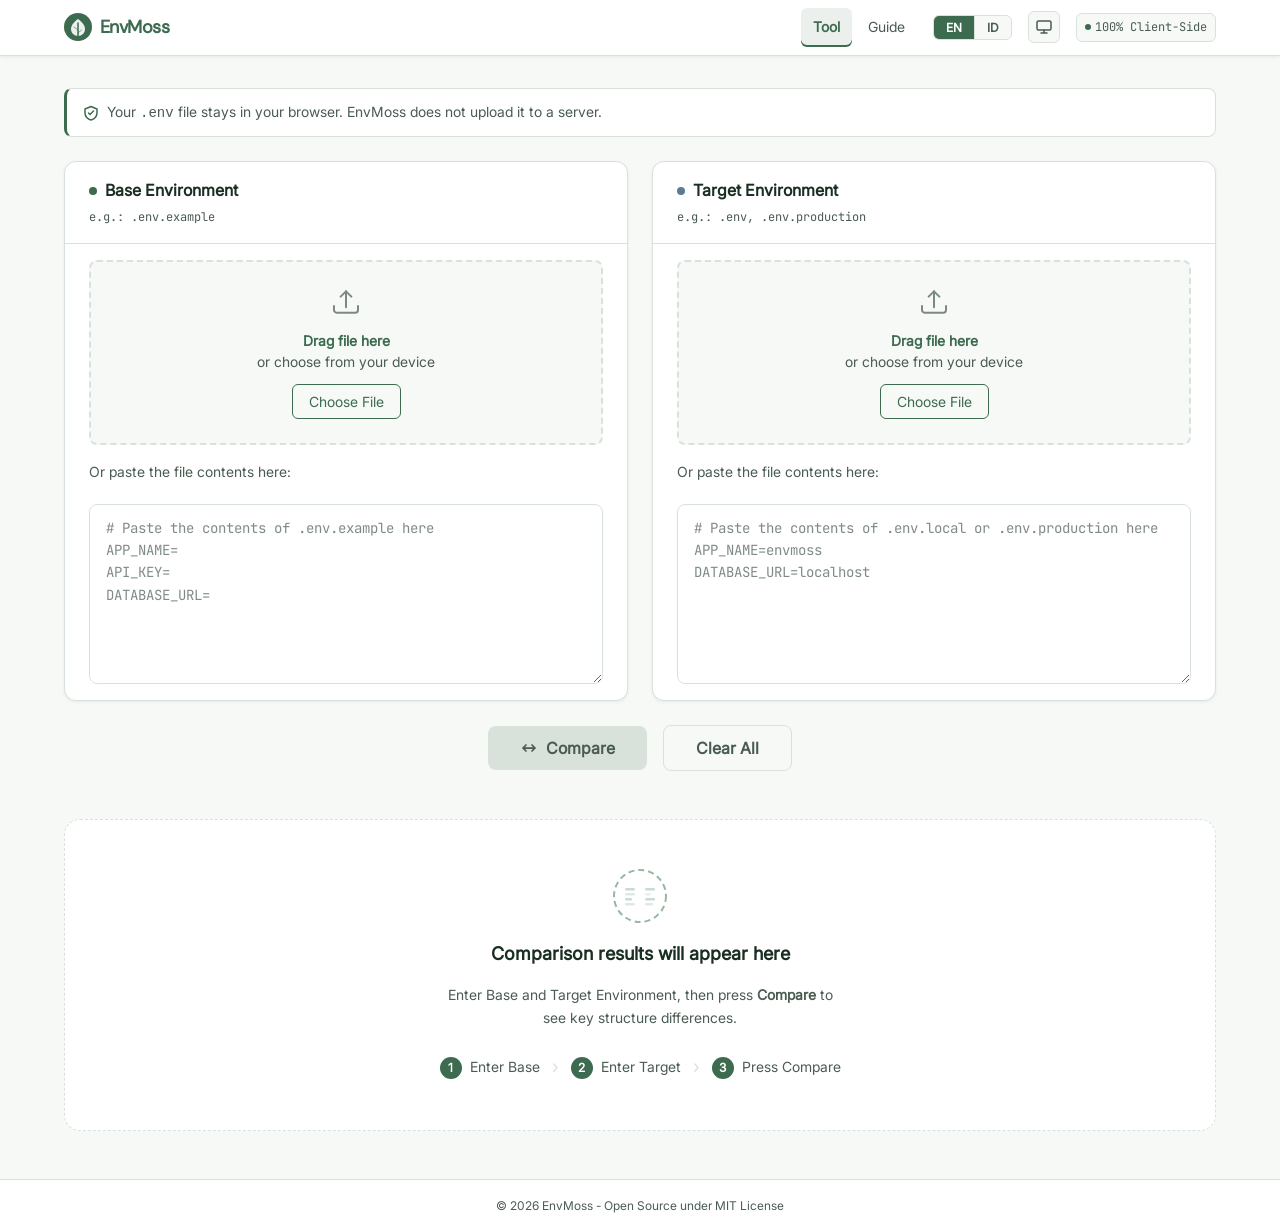
==== commit aaec3811: "Add internationalization support for English and Indonesian - Implemented i18n.js for managing trans" ====
--- a/app/index.html
+++ b/app/index.html
@@ -1,5 +1,5 @@
 <!DOCTYPE html>
-<html lang="id">
+<html lang="en">
 <head>
   <meta charset="UTF-8" />
   <meta name="viewport" content="width=device-width, initial-scale=1.0" />
@@ -59,7 +59,7 @@
   <meta name="google-site-verification" content="UlgjpIQyIHUCMEOR-_iUBL0-BURcA9qFoJw3GOUBwCI" />
 
   <!-- Primary Meta Tags -->
-  <title>EnvMoss — Privacy-First Local .env File Comparison &amp; Merge Tool (Zero-Backend)</title>
+  <title data-i18n="tool.title">EnvMoss — Privacy-First Local .env File Comparison &amp; Merge Tool (Zero-Backend)</title>
   <meta name="title" content="EnvMoss — Privacy-First Local .env File Comparison &amp; Merge Tool (Zero-Backend)" />
   <meta name="description" content="Privacy-first, zero-backend developer utility for local .env file comparison and merge env operations. Compare, validate, and merge environment files securely in your browser without uploading secrets." />
   <meta name="keywords" content="privacy-first, local .env file comparison, merge env, zero-backend, environment variables diff, dotenv comparator, secret security, env validator, developer tools" />
@@ -93,11 +93,11 @@
        Navbar global (fixed)
   ============================== -->
   <header class="site-header">
-    <nav class="site-navbar" aria-label="Navigasi utama">
+    <nav class="site-navbar" data-i18n-attr="aria-label:nav.aria">
       <div class="site-navbar__inner">
 
         <!-- Brand: mark + wordmark — satu-satunya tautan ke Landing -->
-        <a href="../" class="site-brand" aria-label="EnvMoss — ke halaman utama">
+        <a href="../" class="site-brand" data-i18n-attr="aria-label:nav.brandAria">
           <span class="site-brand__mark" aria-hidden="true">
             <!-- Ikon daun lumut — SVG lokal inline -->
             <svg
@@ -166,7 +166,7 @@
             </li>
           </ul>
 
-          <div class="site-lang" role="group" aria-label="Pilih bahasa antarmuka">
+          <div class="site-lang" role="group" data-i18n-attr="aria-label:nav.langAria">
             <button
               type="button"
               class="site-lang__btn"
@@ -186,7 +186,7 @@
             class="site-theme"
             id="site-theme-toggle"
             data-state="system"
-            aria-label="Ubah tema tampilan"
+            data-i18n-attr="aria-label:nav.themeAria"
           >
             <!-- Ikon terang (matahari) -->
             <svg
@@ -232,7 +232,7 @@
           </button>
 
           <!-- Indikator privasi ringkas -->
-          <span class="site-navbar__indicator" aria-label="Semua pemrosesan dilakukan di browser Anda">
+          <span class="site-navbar__indicator" data-i18n-attr="aria-label:nav.privacyAria">
             100% Client-Side
           </span>
 
@@ -248,7 +248,7 @@
   <main class="site-main" id="main-content">
 
     <!-- Privacy Notice -->
-    <aside class="tool-privacy" role="note" aria-label="Informasi privasi">
+    <aside class="tool-privacy" role="note" data-i18n-attr="aria-label:tool.privacyAria">
       <svg
         class="tool-privacy__icon"
         width="16"
@@ -273,16 +273,16 @@
           stroke-linejoin="round"
         />
       </svg>
-      <span>
-        File <code>.env</code> Anda tetap berada di browser.
-        EnvMoss tidak mengunggahnya ke server.
+      <span data-i18n-html="tool.privacyText">
+        Your <code>.env</code> file stays in your browser.
+        EnvMoss does not upload it to a server.
       </span>
     </aside>
 
     <!-- ==============================
          Input Section
     ============================== -->
-    <section class="input-section" aria-label="Masukkan file environment">
+    <section class="input-section" data-i18n-attr="aria-label:tool.inputSection">
 
       <div class="input-section__grid">
 
@@ -294,7 +294,7 @@
                 <span class="input-card__title-dot" aria-hidden="true"></span>
                 Base Environment
               </h2>
-              <span class="input-card__hint">contoh: .env.example</span>
+              <span class="input-card__hint" data-i18n="tool.hintBase">e.g.: .env.example</span>
             </div>
           </div>
 
@@ -306,7 +306,7 @@
               id="dropzone-base"
               role="button"
               tabindex="0"
-              aria-label="Area drop file Base Environment. Tekan Enter atau Spasi untuk membuka pemilih file."
+              data-i18n-attr="aria-label:tool.dropzoneBaseAria"
               aria-describedby="dropzone-base-hint"
             >
               <!-- Ikon upload -->
@@ -345,9 +345,9 @@
                 />
               </svg>
 
-              <p class="dropzone__text" id="dropzone-base-hint">
-                <strong>Seret file ke sini</strong><br />
-                atau pilih dari perangkat
+              <p class="dropzone__text" id="dropzone-base-hint" data-i18n-html="tool.dropzoneEmpty">
+                <strong>Drag file here</strong><br />
+                or choose from your device
               </p>
 
               <!-- File picker tersembunyi, dikontrol tombol di bawah -->
@@ -356,7 +356,7 @@
                 id="file-input-base"
                 class="visually-hidden"
                 accept="*"
-                aria-label="Pilih file Base Environment"
+                data-i18n-attr="aria-label:tool.fileInputBase"
               />
 
               <button
@@ -364,26 +364,27 @@
                 class="dropzone__file-btn"
                 id="file-btn-base"
                 aria-controls="file-input-base"
+                data-i18n="tool.pickFile"
               >
-                Pilih File
+                Choose File
               </button>
             </div>
 
             <!-- Label textarea Base -->
-            <label for="textarea-base" class="textarea-label">
-              Atau tempel isi file di sini:
+            <label for="textarea-base" class="textarea-label" data-i18n="tool.pasteLabel">
+              Or paste the file contents here:
             </label>
 
             <!-- Textarea Base -->
             <textarea
               id="textarea-base"
               class="env-textarea"
-              placeholder="# Tempel isi .env.example di sini&#10;APP_NAME=&#10;API_KEY=&#10;DATABASE_URL="
+              data-i18n-attr="placeholder:tool.placeholderBase;aria-label:tool.textareaBase"
+              placeholder="# Paste the contents of .env.example here&#10;APP_NAME=&#10;API_KEY=&#10;DATABASE_URL="
               spellcheck="false"
               autocomplete="off"
               autocorrect="off"
               autocapitalize="off"
-              aria-label="Konten Base Environment"
             ></textarea>
 
           </div>
@@ -398,7 +399,7 @@
                 <span class="input-card__title-dot" aria-hidden="true"></span>
                 Target Environment
               </h2>
-              <span class="input-card__hint">contoh: .env, .env.production</span>
+              <span class="input-card__hint" data-i18n="tool.hintTarget">e.g.: .env, .env.production</span>
             </div>
           </div>
 
@@ -410,7 +411,7 @@
               id="dropzone-target"
               role="button"
               tabindex="0"
-              aria-label="Area drop file Target Environment. Tekan Enter atau Spasi untuk membuka pemilih file."
+              data-i18n-attr="aria-label:tool.dropzoneTargetAria"
               aria-describedby="dropzone-target-hint"
             >
               <svg
@@ -448,9 +449,9 @@
                 />
               </svg>
 
-              <p class="dropzone__text" id="dropzone-target-hint">
-                <strong>Seret file ke sini</strong><br />
-                atau pilih dari perangkat
+              <p class="dropzone__text" id="dropzone-target-hint" data-i18n-html="tool.dropzoneEmpty">
+                <strong>Drag file here</strong><br />
+                or choose from your device
               </p>
 
               <input
@@ -458,7 +459,7 @@
                 id="file-input-target"
                 class="visually-hidden"
                 accept="*"
-                aria-label="Pilih file Target Environment"
+                data-i18n-attr="aria-label:tool.fileInputTarget"
               />
 
               <button
@@ -466,26 +467,27 @@
                 class="dropzone__file-btn"
                 id="file-btn-target"
                 aria-controls="file-input-target"
+                data-i18n="tool.pickFile"
               >
-                Pilih File
+                Choose File
               </button>
             </div>
 
             <!-- Label textarea Target -->
-            <label for="textarea-target" class="textarea-label">
-              Atau tempel isi file di sini:
+            <label for="textarea-target" class="textarea-label" data-i18n="tool.pasteLabel">
+              Or paste the file contents here:
             </label>
 
             <!-- Textarea Target -->
             <textarea
               id="textarea-target"
               class="env-textarea"
-              placeholder="# Tempel isi .env.local atau .env.production di sini&#10;APP_NAME=envmoss&#10;DATABASE_URL=localhost"
+              data-i18n-attr="placeholder:tool.placeholderTarget;aria-label:tool.textareaTarget"
+              placeholder="# Paste the contents of .env.local or .env.production here&#10;APP_NAME=envmoss&#10;DATABASE_URL=localhost"
               spellcheck="false"
               autocomplete="off"
               autocorrect="off"
               autocapitalize="off"
-              aria-label="Konten Target Environment"
             ></textarea>
 
           </div>
@@ -501,7 +503,7 @@
     <!-- ==============================
          Action Bar
     ============================== -->
-    <div class="action-bar" role="group" aria-label="Aksi utama">
+    <div class="action-bar" role="group" data-i18n-attr="aria-label:tool.actions">
       <button
         type="button"
         class="btn btn--primary"
@@ -528,22 +530,22 @@
             stroke-linejoin="round"
           />
         </svg>
-        Bandingkan
+        <span data-i18n="tool.compare">Compare</span>
       </button>
 
       <button
         type="button"
         class="btn btn--secondary"
         id="btn-clear"
-        aria-label="Hapus semua input dan hasil"
+        data-i18n-attr="aria-label:tool.clearAllAria"
       >
-        Hapus Semua
+        <span data-i18n="tool.clearAll">Clear All</span>
       </button>
     </div>
 
-    <!-- Hint tombol Bandingkan (hanya terlihat oleh screen reader saat disabled) -->
-    <p id="compare-hint" class="visually-hidden">
-      Tombol aktif setelah kedua input Base dan Target terisi.
+    <!-- Hint tombol Compare (hanya terlihat oleh screen reader saat disabled) -->
+    <p id="compare-hint" class="visually-hidden" data-i18n="tool.compareHint">
+      The button activates once both Base and Target inputs are filled.
     </p>
 
     <!-- ==============================
@@ -552,7 +554,7 @@
     <section
       class="results-section"
       id="results-section"
-      aria-label="Hasil komparasi"
+      data-i18n-attr="aria-label:tool.results"
       aria-live="polite"
       aria-atomic="false"
     >
@@ -566,7 +568,7 @@
       class="empty-state"
       id="empty-state"
       role="status"
-      aria-label="Belum ada hasil komparasi"
+      data-i18n-attr="aria-label:tool.emptyAria"
     >
       <!-- Ikon lingkaran — ringan dan netral -->
       <svg
@@ -591,28 +593,28 @@
         <rect x="33" y="35" width="8"  height="2.5" rx="1.25" fill="currentColor" opacity="0.3" />
       </svg>
 
-      <h2 class="empty-state__title">Hasil komparasi akan muncul di sini</h2>
-
-      <p class="empty-state__description">
-        Masukkan Base dan Target Environment, lalu tekan <strong>Bandingkan</strong>
-        untuk melihat perbedaan struktur key.
+      <h2 class="empty-state__title" data-i18n="tool.emptyTitle">Comparison results will appear here</h2>
+
+      <p class="empty-state__description" data-i18n-html="tool.emptyDesc">
+        Enter Base and Target Environment, then press <strong>Compare</strong>
+        to see key structure differences.
       </p>
 
       <!-- Langkah-langkah singkat -->
-      <div class="empty-state__steps" aria-label="Langkah penggunaan">
+      <div class="empty-state__steps" data-i18n-attr="aria-label:tool.stepsAria">
         <div class="empty-state__step">
           <span class="empty-state__step-num" aria-hidden="true">1</span>
-          <span>Masukkan Base</span>
+          <span data-i18n="tool.stepEnterBase">Enter Base</span>
         </div>
         <span class="empty-state__step-sep" aria-hidden="true">›</span>
         <div class="empty-state__step">
           <span class="empty-state__step-num" aria-hidden="true">2</span>
-          <span>Masukkan Target</span>
+          <span data-i18n="tool.stepEnterTarget">Enter Target</span>
         </div>
         <span class="empty-state__step-sep" aria-hidden="true">›</span>
         <div class="empty-state__step">
           <span class="empty-state__step-num" aria-hidden="true">3</span>
-          <span>Tekan Bandingkan</span>
+          <span data-i18n="tool.stepCompare">Press Compare</span>
         </div>
       </div>
 
@@ -634,5 +636,13 @@
   <script type="module" src="../js/site.js"></script>
   <script type="module" src="../js/app.js"></script>
 
+  <!-- Failsafe i18n: jika modul kamus gagal dimuat, lepaskan penanda pending
+       agar konten fallback English tetap terlihat dan tidak tersembunyi. -->
+  <script>
+    setTimeout(function () {
+      document.documentElement.removeAttribute('data-i18n-pending');
+    }, 3000);
+  </script>
+
 </body>
 </html>
--- a/css/styles.css
+++ b/css/styles.css
@@ -202,11 +202,14 @@
 /* --------------------------------------------------------------------------
    4. Pencegahan kilatan teks bahasa (language flash)
    Selama bootstrap i18n belum menerapkan kamus, teks bertanda data-i18n
-   ditahan tanpa menghilangkan ruang layout. Milestone 8 akan mengisi
-   atribut data-i18n dan melepas penanda ini.
-   -------------------------------------------------------------------------- */
-
-html[data-i18n-pending="true"] [data-i18n] {
+   ditahan tanpa menghilangkan ruang layout. Modul js/i18n.js mengisi
+   atribut tersebut lalu melepas penanda ini; failsafe inline di akhir
+   <body> menjamin penanda tetap dilepas jika modul gagal dimuat.
+   -------------------------------------------------------------------------- */
+
+html[data-i18n-pending="true"] [data-i18n],
+html[data-i18n-pending="true"] [data-i18n-html],
+html[data-i18n-pending="true"] [data-i18n-attr] {
   visibility: hidden;
 }
 
